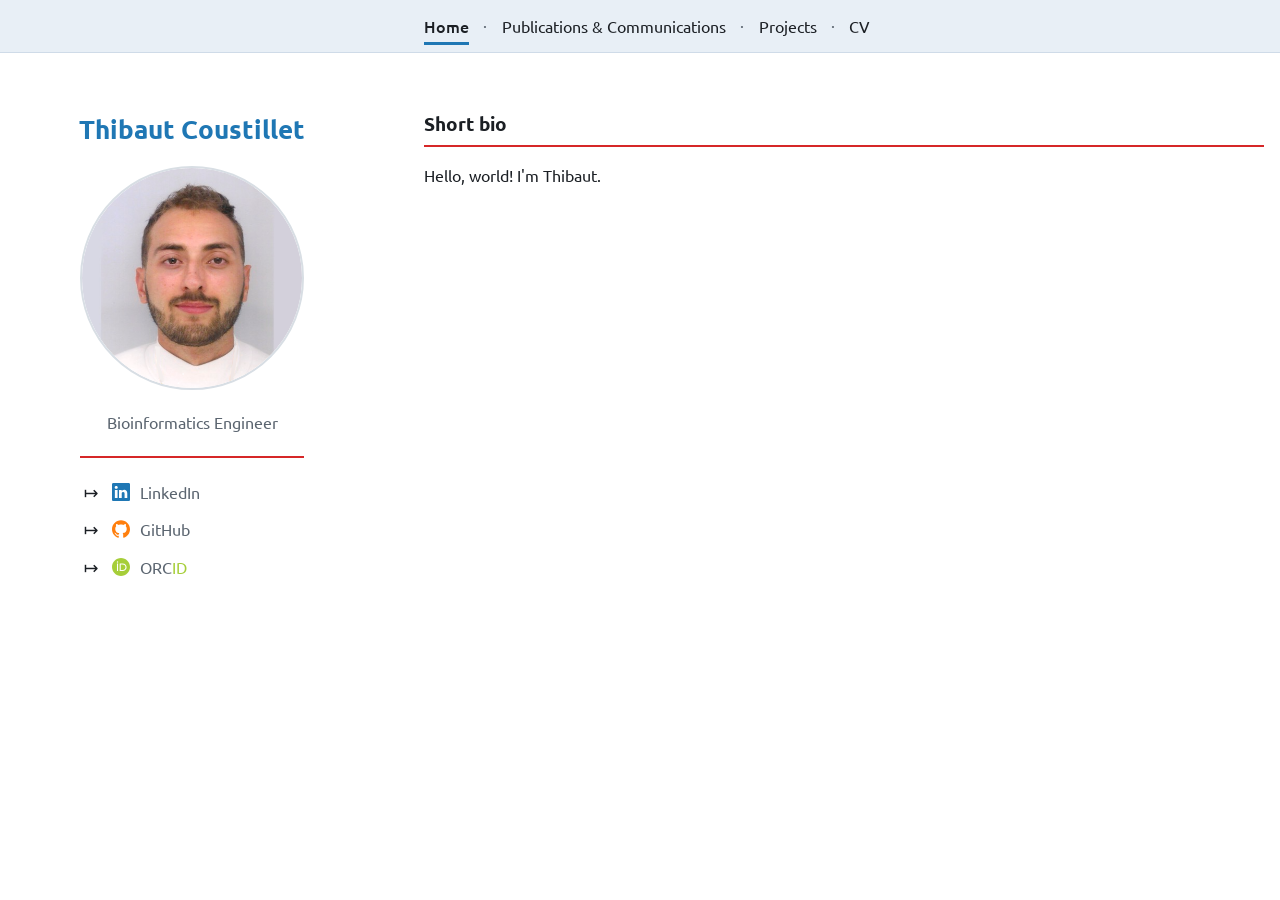
==== index.html @ a1d3a188 "feat: add initial site structure with sidebar layout - css/style.css: Ubuntu font, design tokens, li" ====
<!doctype html>
<html lang="en">
  <head>
    <meta charset="utf-8" />
    <meta name="viewport" content="width=device-width, initial-scale=1" />
    <title>Thibaut Coustillet</title>
    <meta
      name="description"
      content="Personal website of Thibaut Coustillet."
    />
    <link
      rel="preload"
      href="/assets/fonts/ubuntu-400.woff2"
      as="font"
      type="font/woff2"
      crossorigin
    />
    <link rel="stylesheet" href="/css/style.css" />
  </head>
  <body>
    <a class="skip-link" href="#main">Skip to content</a>

    <header class="site-header"></header>

    <div class="layout">
      <aside class="sidebar"></aside>

      <main id="main">
        <section class="bio">
          <h3 class="section-title">Short bio</h3>
          <p>Hello, world! I'm Thibaut.</p>
        </section>
      </main>
    </div>

    <script src="/js/header.js"></script>
    <script src="/js/sidebar.js"></script>
  </body>
</html>
---- css/style.css ----
/* ==========================================================================
   Fonts (self-hosted)
   ========================================================================== */
/* ubuntu-regular - latin */
@font-face {
  font-display: swap; /* Check https://developer.mozilla.org/en-US/docs/Web/CSS/@font-face/font-display for other options. */
  font-family: "Ubuntu";
  font-style: normal;
  font-weight: 400;
  src: url("/assets/fonts/ubuntu-400.woff2") format("woff2"); /* Chrome 36+, Opera 23+, Firefox 39+, Safari 12+, iOS 10+ */
}
/* ubuntu-500 - latin */
@font-face {
  font-display: swap; /* Check https://developer.mozilla.org/en-US/docs/Web/CSS/@font-face/font-display for other options. */
  font-family: "Ubuntu";
  font-style: normal;
  font-weight: 500;
  src: url("/assets/fonts/ubuntu-500.woff2") format("woff2"); /* Chrome 36+, Opera 23+, Firefox 39+, Safari 12+, iOS 10+ */
}
/* ubuntu-700 - latin */
@font-face {
  font-display: swap; /* Check https://developer.mozilla.org/en-US/docs/Web/CSS/@font-face/font-display for other options. */
  font-family: "Ubuntu";
  font-style: normal;
  font-weight: 700;
  src: url("/assets/fonts/ubuntu-700.woff2") format("woff2"); /* Chrome 36+, Opera 23+, Firefox 39+, Safari 12+, iOS 10+ */
}

/* ==========================================================================
   Design tokens
   ========================================================================== */
:root {
  color-scheme: light dark;

  /* Matplotlib colors */
  --tab-blue: #1f77b4;
  --tab-orange: #ff7f0e;
  --tab-red: #d62728;

  --color-orcid: #a6ce39;

  --font-sans: "Ubuntu", system-ui, sans-serif;

  --color-bg: #ffffff;
  --color-text: #1b1f24;
  --color-muted: #5b6570;
  --color-border: #d8dee4;
  --color-accent: var(--tab-blue);
  --color-bar: #e8eff6;
  --color-bar-border: #cfdbe8;

  --sidebar-width: 22rem;
  --header-height: 3.25rem;

  --photo-size: 14rem;
}

@media (prefers-color-scheme: dark) {
  :root {
    --color-bg: #14181d;
    --color-text: #e6e8eb;
    --color-muted: #9aa5b1;
    --color-border: #2c333b;
    --color-bar: #1a222b;
    --color-bar-border: #2a3541;
    /* Lightened tab:blue to keep sufficient contrast on dark backgrounds */
    --color-accent: color-mix(in srgb, var(--tab-blue) 70%, white);
  }
}

/* ==========================================================================
   Base
   ========================================================================== */
*,
*::before,
*::after {
  box-sizing: border-box;
}

html {
  -webkit-text-size-adjust: 100%;
}

body {
  margin: 0;
  font-family: var(--font-sans);
  line-height: 1.6;
  background: var(--color-bg);
  color: var(--color-text);
}

:focus-visible {
  outline: 2px solid var(--color-accent);
  outline-offset: 2px;
}

main a {
  color: var(--color-accent);
}

/* ==========================================================================
   Accessibility
   ========================================================================== */
.skip-link {
  position: absolute;
  left: 1rem;
  top: -4rem;
  padding: 0.5rem 1rem;
  background: var(--color-bg);
  color: var(--color-text);
  border: 1px solid var(--color-border);
  z-index: 100;
}

.skip-link:focus {
  top: 1rem;
}

/* ==========================================================================
   Layout: sidebar + content column
   ========================================================================== */
.layout {
  display: grid;
  grid-template-columns: var(--sidebar-width) minmax(0, 1fr);
  gap: 3.5rem;
  width: min(100% - 2rem, 82rem);
  margin-inline: auto;
}

.layout > main {
  min-width: 0;
  padding-block: 3.5rem 4rem;
}

/* ==========================================================================
   Section titles (underlined with a rule)
   ========================================================================== */
.section-title {
  margin: 0 0 1rem;
  padding-bottom: 0.35rem;
  border-bottom: 2px solid var(--tab-red);
}

/* ==========================================================================
   Header and navigation (full-width bar)
   ========================================================================== */
.site-header {
  position: sticky;
  top: 0;
  z-index: 10;
  background: var(--color-bar);
  border-bottom: 1px solid var(--color-bar-border);
}

.site-header__inner {
  align-items: center;
  min-height: var(--header-height);
}

/* Align the menu with the content column */
.site-header nav {
  grid-column: 2;
}

.nav {
  display: flex;
  flex-wrap: wrap;
  align-items: center;
  margin: 0;
  padding: 0;
  list-style: none;
}

/* Middle dot delimiter; empty alt text keeps it out of screen readers */
.nav li + li::before {
  content: "·" / "";
  margin-inline: 0.9rem;
  color: var(--color-muted);
}

.nav a {
  padding-block: 0.35rem;
  color: var(--color-text);
  text-decoration: none;
  border-bottom: 3px solid transparent;
}

.nav a:hover,
.nav a:focus-visible,
.nav a[aria-current="page"] {
  border-bottom-color: var(--color-accent);
}

.nav a[aria-current="page"] {
  font-weight: 500;
}

/* ==========================================================================
   Sidebar
   ========================================================================== */
.sidebar {
  position: sticky;
  top: var(--header-height);
  align-self: start;
  max-height: calc(100vh - var(--header-height));
  overflow-y: auto;
  padding-block: 3.5rem 2rem;
  text-align: center;
}

.sidebar__name {
  display: block;
  margin-bottom: 1rem;
  font-size: 1.6rem;
  font-weight: 700;
  color: var(--color-accent);
  text-decoration: none;
}

.sidebar__photo {
  display: block;
  width: var(--photo-size);
  height: var(--photo-size);
  margin-inline: auto;
  border-radius: 50%;
  object-fit: cover;
  border: 2px solid var(--color-border);
}

.sidebar__role {
  width: var(--photo-size);
  margin: 1.25rem auto 0;
  color: var(--color-muted);
}

.sidebar__role::after {
  content: "";
  display: block;
  width: 100%;
  height: 2px;
  margin-top: 1.25rem;
  background: var(--tab-red);
}

.social {
  display: grid;
  gap: 0.6rem;
  width: var(--photo-size);
  margin: 1.25rem auto 0;
  padding: 0;
  list-style: none;
  text-align: left;
}

.social a {
  display: flex;
  align-items: center;
  gap: 0.6rem;
  width: 100%; /* fixed hit area: it never changes on hover */
  height: 1.75rem;
  color: var(--color-muted);
  text-decoration: none;
}

/* Bullet: mathematical "maps to" arrow (↦) */
.social li {
  display: flex;
  align-items: center;
  gap: 0.6rem;
}

.social li::before {
  content: "\21A6" / ""; /* empty alt text: hidden from screen readers */
  flex: none;
  width: 1.4rem;
  text-align: center;
  font-size: 1.1rem;
  line-height: 1;
  color: var(--color-text);
}

/* Icon: fixed size, never affected by hover */
.social a::before {
  content: "";
  flex: none;
  width: 1.15rem;
  height: 1.15rem;
  background-color: var(--icon-color);
  -webkit-mask: var(--icon) center / contain no-repeat;
  mask: var(--icon) center / contain no-repeat;
}

.social__label {
  line-height: 1;
  white-space: nowrap;
}

/* Only the text is highlighted */
.social a:hover .social__label,
.social a:focus-visible .social__label {
  color: var(--hover-color);
  font-weight: 700;
  font-size: 1.1rem;
}

.social__linkedin {
  --icon: url("/assets/icons/linkedin.svg");
  --icon-color: var(--tab-blue);
  --hover-color: var(--icon-color);
}

.social__github {
  --icon: url("/assets/icons/github.svg");
  --icon-color: var(--tab-orange);
  --hover-color: var(--icon-color);
}

.social__orcid {
  --icon: url("/assets/icons/orcid.svg");
  --icon-color: var(--color-orcid);
  --hover-color: var(--color-muted);
}

.social__orcid .orcid-id {
  color: var(--icon-color);
}

/* ==========================================================================
   Home: short bio
   ========================================================================== */
.bio p {
  margin: 0;
}

/* ==========================================================================
   Responsive: stack sidebar above content on small screens
   ========================================================================== */
@media (max-width: 48rem) {
  .sidebar {
    --photo-size: 8rem;
    position: static;
    max-height: none;
    overflow: visible;
    padding-block: 1.5rem 1rem;
  }

  .sidebar__role,
  .social {
    width: auto;
  }

  .sidebar__role::after {
    width: var(--photo-size);
    margin-inline: auto;
  }
}
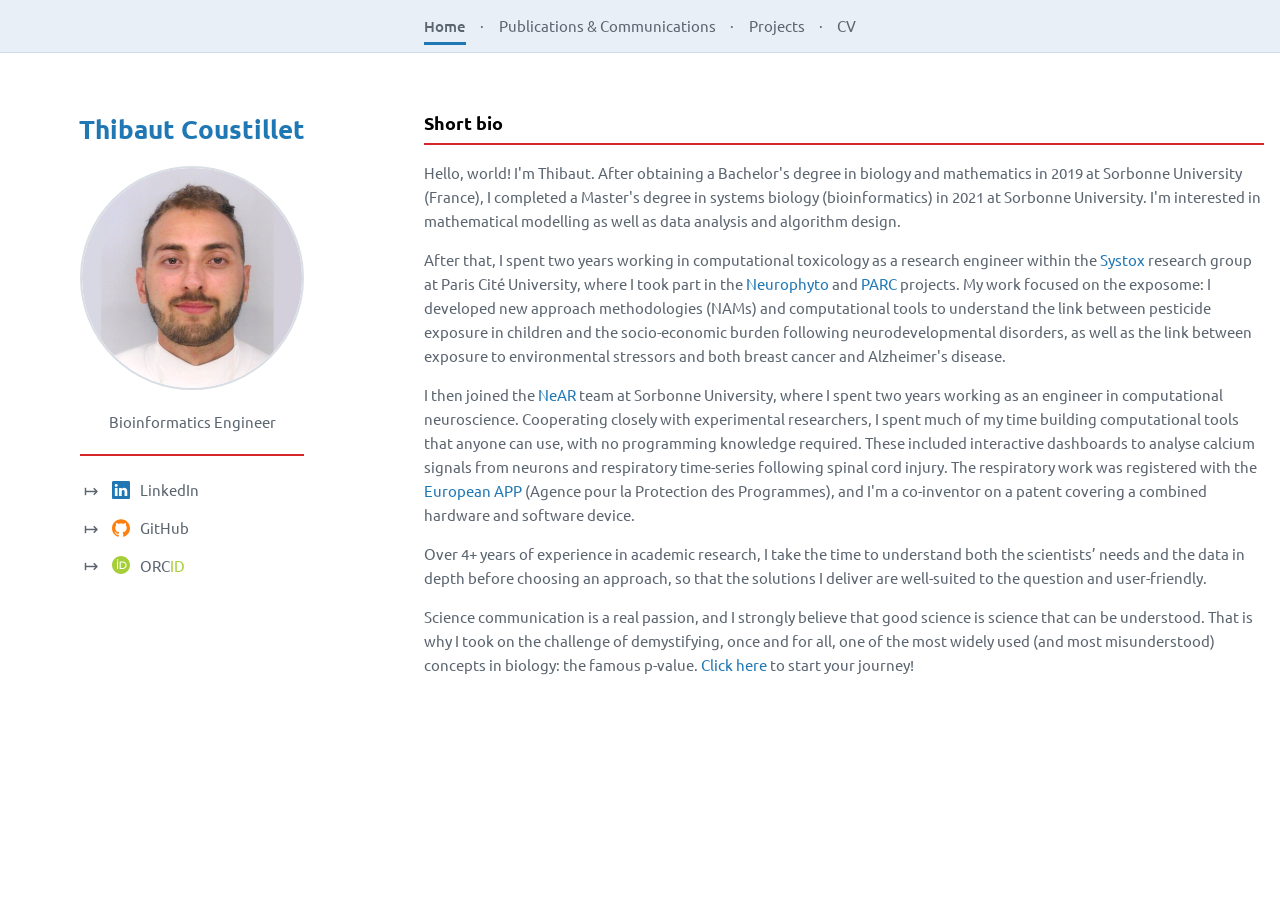
==== commit 286baf14: "feat(home): write short bio - css: use gray as the main text color, style content links with accent " ====
--- a/index.html
+++ b/index.html
@@ -28,12 +28,68 @@
       <main id="main">
         <section class="bio">
           <h3 class="section-title">Short bio</h3>
-          <p>Hello, world! I'm Thibaut.</p>
+          <p>
+            Hello, world! I'm Thibaut. After obtaining a Bachelor's degree in
+            biology and mathematics in 2019 at Sorbonne University (France), I
+            completed a Master's degree in systems biology (bioinformatics) in
+            2021 at Sorbonne University. I'm interested in mathematical
+            modelling as well as data analysis and algorithm design.
+          </p>
+          <p>
+            After that, I spent two years working in computational toxicology as
+            a research engineer within the
+            <a href="https://systox.u-paris-sciences.fr">Systox</a> research
+            group at Paris Cité University, where I took part in the
+            <a
+              href="https://www.ineris.fr/en/ineris/news/evaluation-neurodevelopmental-effects-prenatal-and-postnatal-exposure-plant-protection"
+              >Neurophyto</a
+            >
+            and <a href="https://www.eu-parc.eu">PARC</a> projects. My work
+            focused on the exposome: I developed new approach methodologies
+            (NAMs) and computational tools to understand the link between
+            pesticide exposure in children and the socio-economic burden
+            following neurodevelopmental disorders, as well as the link between
+            exposure to environmental stressors and both breast cancer and
+            Alzheimer's disease.
+          </p>
+          <p>
+            I then joined the
+            <a
+              href="https://www.ibps.sorbonne-universite.fr/en/research/development-adaptations-and-aging/Neural-adaptation-and-repair"
+              >NeAR</a
+            >
+            team at Sorbonne University, where I spent two years working as an
+            engineer in computational neuroscience. Cooperating closely with
+            experimental researchers, I spent much of my time building
+            computational tools that anyone can use, with no programming
+            knowledge required. These included interactive dashboards to analyse
+            calcium signals from neurons and respiratory time-series following
+            spinal cord injury. The respiratory work was registered with the
+            <a href="https://www.app.asso.fr/en">European APP</a>
+            (Agence pour la Protection des Programmes), and I'm a co-inventor on
+            a patent covering a combined hardware and software device.
+          </p>
+          <p>
+            Over 4+ years of experience in academic research, I take the time to
+            understand both the scientists’ needs and the data in depth before
+            choosing an approach, so that the solutions I deliver are
+            well-suited to the question and user-friendly.
+          </p>
+          <p>
+            Science communication is a real passion, and I strongly believe that
+            good science is science that can be understood. That is why I took
+            on the challenge of demystifying, once and for all, one of the most
+            widely used (and most misunderstood) concepts in biology: the famous
+            p-value.
+            <a href="https://tcoustillet.github.io/the-pvalue/">Click here</a>
+            to start your journey!
+          </p>
         </section>
       </main>
     </div>
 
     <script src="/js/header.js"></script>
     <script src="/js/sidebar.js"></script>
+    <script src="/js/links.js"></script>
   </body>
 </html>
--- a/css/style.css
+++ b/css/style.css
@@ -42,8 +42,8 @@
   --font-sans: "Ubuntu", system-ui, sans-serif;
 
   --color-bg: #ffffff;
-  --color-text: #1b1f24;
   --color-muted: #5b6570;
+  --color-text: var(--color-muted);
   --color-border: #d8dee4;
   --color-accent: var(--tab-blue);
   --color-bar: #e8eff6;
@@ -58,8 +58,8 @@
 @media (prefers-color-scheme: dark) {
   :root {
     --color-bg: #14181d;
-    --color-text: #e6e8eb;
     --color-muted: #9aa5b1;
+    --color-text: var(--color-muted);
     --color-border: #2c333b;
     --color-bar: #1a222b;
     --color-bar-border: #2a3541;
@@ -84,6 +84,7 @@
 body {
   margin: 0;
   font-family: var(--font-sans);
+  font-size: 0.9375rem;
   line-height: 1.6;
   background: var(--color-bg);
   color: var(--color-text);
@@ -96,6 +97,13 @@
 
 main a {
   color: var(--color-accent);
+  text-decoration: none;
+}
+
+main a:hover,
+main a:focus-visible {
+  font-weight: 700;
+  font-size: 1.05em;
 }
 
 /* ==========================================================================
@@ -139,6 +147,7 @@
   margin: 0 0 1rem;
   padding-bottom: 0.35rem;
   border-bottom: 2px solid var(--tab-red);
+  color: black;
 }
 
 /* ==========================================================================
@@ -332,6 +341,10 @@
   margin: 0;
 }
 
+.bio p + p {
+  margin-top: 1em;
+}
+
 /* ==========================================================================
    Responsive: stack sidebar above content on small screens
    ========================================================================== */
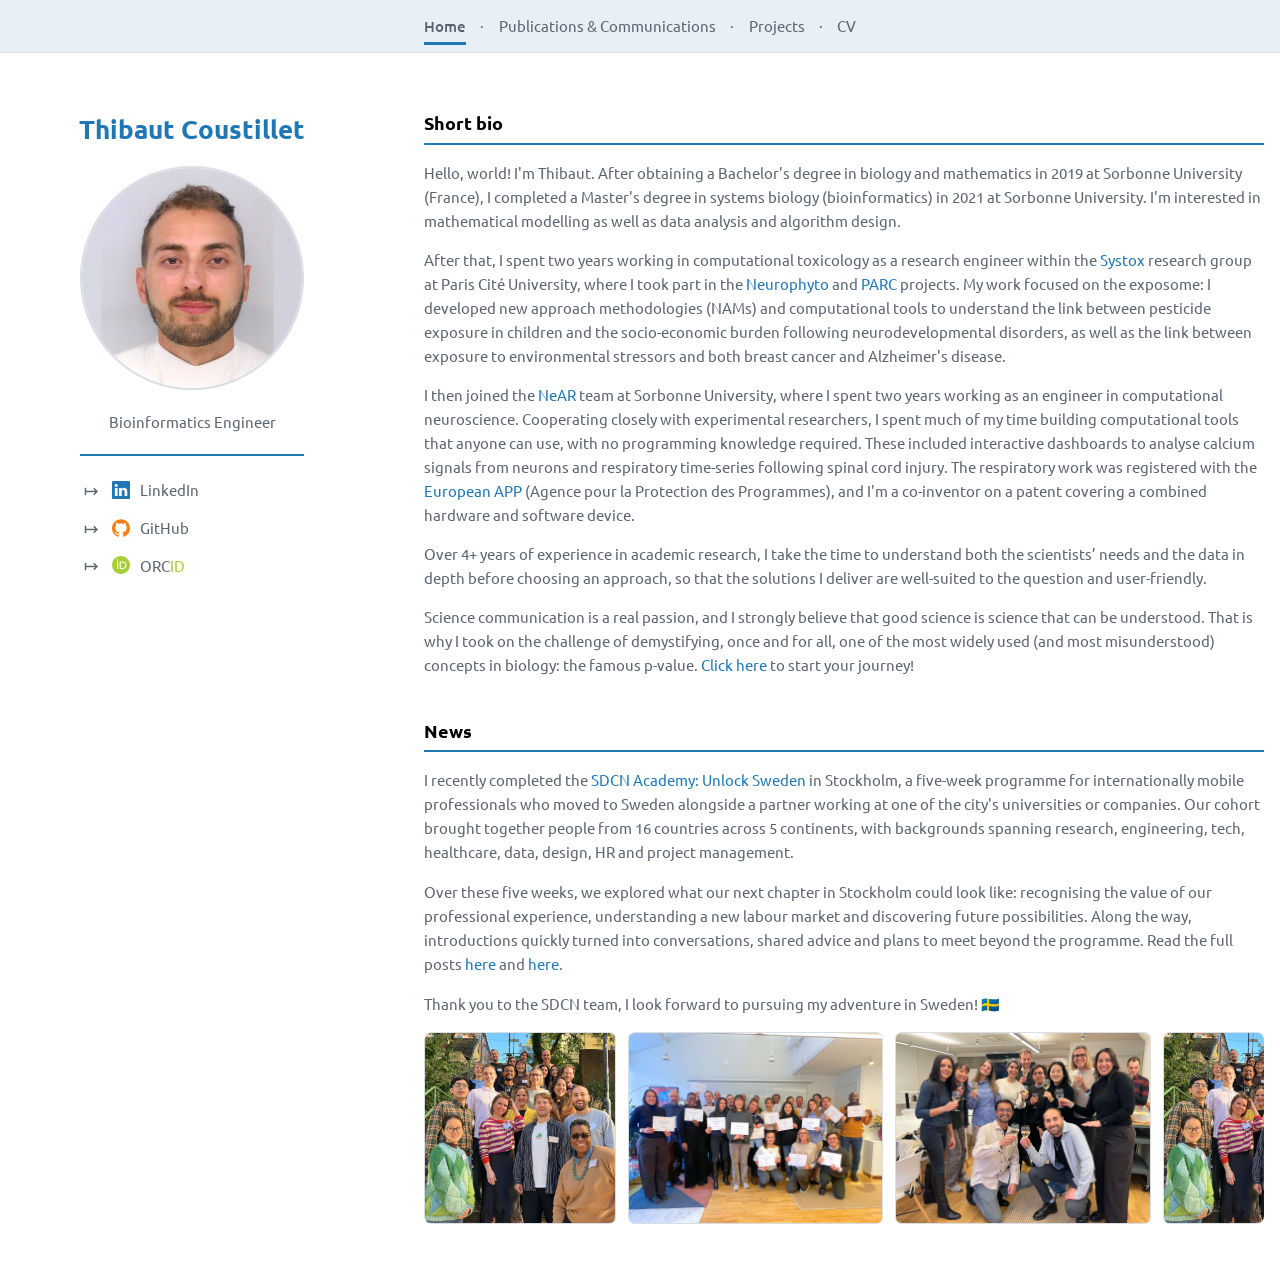
==== commit a5fb9748: "feat(home): add News section with auto-scrolling photo carousel" ====
--- a/index.html
+++ b/index.html
@@ -16,6 +16,7 @@
       crossorigin
     />
     <link rel="stylesheet" href="/css/style.css" />
+    <link rel="stylesheet" href="home/css/style.css" />
   </head>
   <body>
     <a class="skip-link" href="#main">Skip to content</a>
@@ -85,11 +86,17 @@
             to start your journey!
           </p>
         </section>
+
+        <section class="news">
+          <h3 class="section-title">News</h3>
+          <div id="news-content"></div>
+        </section>
       </main>
     </div>
 
     <script src="/js/header.js"></script>
     <script src="/js/sidebar.js"></script>
     <script src="/js/links.js"></script>
+    <script src="home/js/news.js"></script>
   </body>
 </html>
--- a/css/style.css
+++ b/css/style.css
@@ -36,6 +36,12 @@
   --tab-blue: #1f77b4;
   --tab-orange: #ff7f0e;
   --tab-red: #d62728;
+  --tab-green: #2ca02c;
+  --tab-purple: #9467bd;
+  --tab-olive: #bcbd22;
+  --tab-pink: #e377c2;
+
+  --color-strong: #000;
 
   --color-orcid: #a6ce39;
 
@@ -63,6 +69,7 @@
     --color-border: #2c333b;
     --color-bar: #1a222b;
     --color-bar-border: #2a3541;
+    --color-strong: #fff;
     /* Lightened tab:blue to keep sufficient contrast on dark backgrounds */
     --color-accent: color-mix(in srgb, var(--tab-blue) 70%, white);
   }
@@ -146,8 +153,8 @@
 .section-title {
   margin: 0 0 1rem;
   padding-bottom: 0.35rem;
-  border-bottom: 2px solid var(--tab-red);
-  color: black;
+  border-bottom: 2px solid var(--tab-blue);
+  color: var(--color-strong);
 }
 
 /* ==========================================================================
@@ -248,7 +255,7 @@
   width: 100%;
   height: 2px;
   margin-top: 1.25rem;
-  background: var(--tab-red);
+  background: var(--tab-blue);
 }
 
 .social {
@@ -349,12 +356,54 @@
    Responsive: stack sidebar above content on small screens
    ========================================================================== */
 @media (max-width: 48rem) {
+  .layout {
+    grid-template-columns: 1fr;
+    gap: 0;
+    width: min(100% - 1.5rem, 82rem);
+  }
+
+  .layout > main {
+    padding-block: 1.5rem 3rem;
+  }
+
+  /* Menu: one row that scrolls horizontally */
+  .site-header nav {
+    grid-column: 1;
+    min-width: 0;
+  }
+
+  .nav {
+    flex-wrap: nowrap;
+    overflow-x: auto;
+    white-space: nowrap;
+    padding-block: 0.25rem;
+    -webkit-overflow-scrolling: touch;
+    scrollbar-width: none;
+  }
+
+  .nav::-webkit-scrollbar {
+    display: none;
+  }
+
+  .nav li {
+    flex: none;
+  }
+
+  .nav li + li::before {
+    margin-inline: 0.5rem;
+  }
+
+  /* Sidebar stacked above the content */
   .sidebar {
-    --photo-size: 8rem;
+    --photo-size: 7rem;
     position: static;
     max-height: none;
     overflow: visible;
-    padding-block: 1.5rem 1rem;
+    padding-block: 1.25rem 0.5rem;
+  }
+
+  .sidebar__name {
+    font-size: 1.4rem;
   }
 
   .sidebar__role,
@@ -366,4 +415,34 @@
     width: var(--photo-size);
     margin-inline: auto;
   }
-}
+
+  /* Social links on one row, centred */
+  .social {
+    display: flex;
+    flex-wrap: wrap;
+    justify-content: center;
+    gap: 0.5rem 1.25rem;
+  }
+
+  .social li::before {
+    display: none;
+  }
+
+  .social a {
+    width: auto;
+  }
+}
+
+main {
+  overflow-wrap: anywhere;
+}
+
+img {
+  max-width: 100%;
+  height: auto;
+}
+
+.katex-display {
+  overflow-x: auto;
+  overflow-y: hidden;
+}
--- a/home/css/style.css
+++ b/home/css/style.css
@@ -0,0 +1,110 @@
+/* Home page styles (loaded after /css/style.css) */
+
+.news {
+  margin-top: 2.5rem;
+}
+
+.news p {
+  margin: 0 0 1rem;
+}
+
+/* Auto-scrolling carousel */
+.carousel {
+  overflow: hidden;
+  border-radius: 0.5rem;
+}
+
+.carousel__track {
+  display: flex;
+  width: max-content;
+  animation: carousel-scroll var(--duration, 30s) linear infinite;
+}
+
+/* Pause on hover and when something inside has keyboard focus */
+.carousel:hover .carousel__track,
+.carousel:has(:focus-visible) .carousel__track {
+  animation-play-state: paused;
+}
+
+.carousel__item {
+  flex: none;
+  padding-right: 0.75rem; /* spacing as padding, so -50% is an exact loop */
+}
+
+.carousel__item img {
+  display: block;
+  height: 12rem;
+  width: auto;
+  max-width: none;
+  border: 1px solid var(--color-border);
+  border-radius: 0.4rem;
+}
+
+@keyframes carousel-scroll {
+  to {
+    transform: translateX(-50%);
+  }
+}
+
+/* Reduced motion: no animation, a normal swipeable row, no duplicates */
+@media (prefers-reduced-motion: reduce) {
+  .carousel {
+    overflow-x: auto;
+  }
+  .carousel__track {
+    animation: none;
+  }
+  .carousel__item[aria-hidden="true"] {
+    display: none;
+  }
+}
+
+@media (max-width: 48rem) {
+  .carousel__item img {
+    height: 9rem;
+  }
+}
+
+/* Full-size photo viewer */
+.carousel__item {
+  cursor: zoom-in;
+}
+
+.lightbox {
+  max-width: min(94vw, 70rem);
+  max-height: 94vh;
+  padding: 0;
+  color: #fff;
+  background: transparent;
+  border: none;
+}
+
+.lightbox::backdrop {
+  background: rgb(0 0 0 / 0.85);
+}
+
+.lightbox img {
+  display: block;
+  max-width: 100%;
+  max-height: 85vh;
+  margin: 0 auto;
+  border-radius: 0.4rem;
+}
+
+.lightbox__caption {
+  margin: 0.6rem 0 0;
+  text-align: center;
+  font-size: 0.9em;
+}
+
+.lightbox__close {
+  position: absolute;
+  top: 0.25rem;
+  right: 0.5rem;
+  font-size: 2rem;
+  line-height: 1;
+  color: #fff;
+  background: none;
+  border: none;
+  cursor: pointer;
+}
